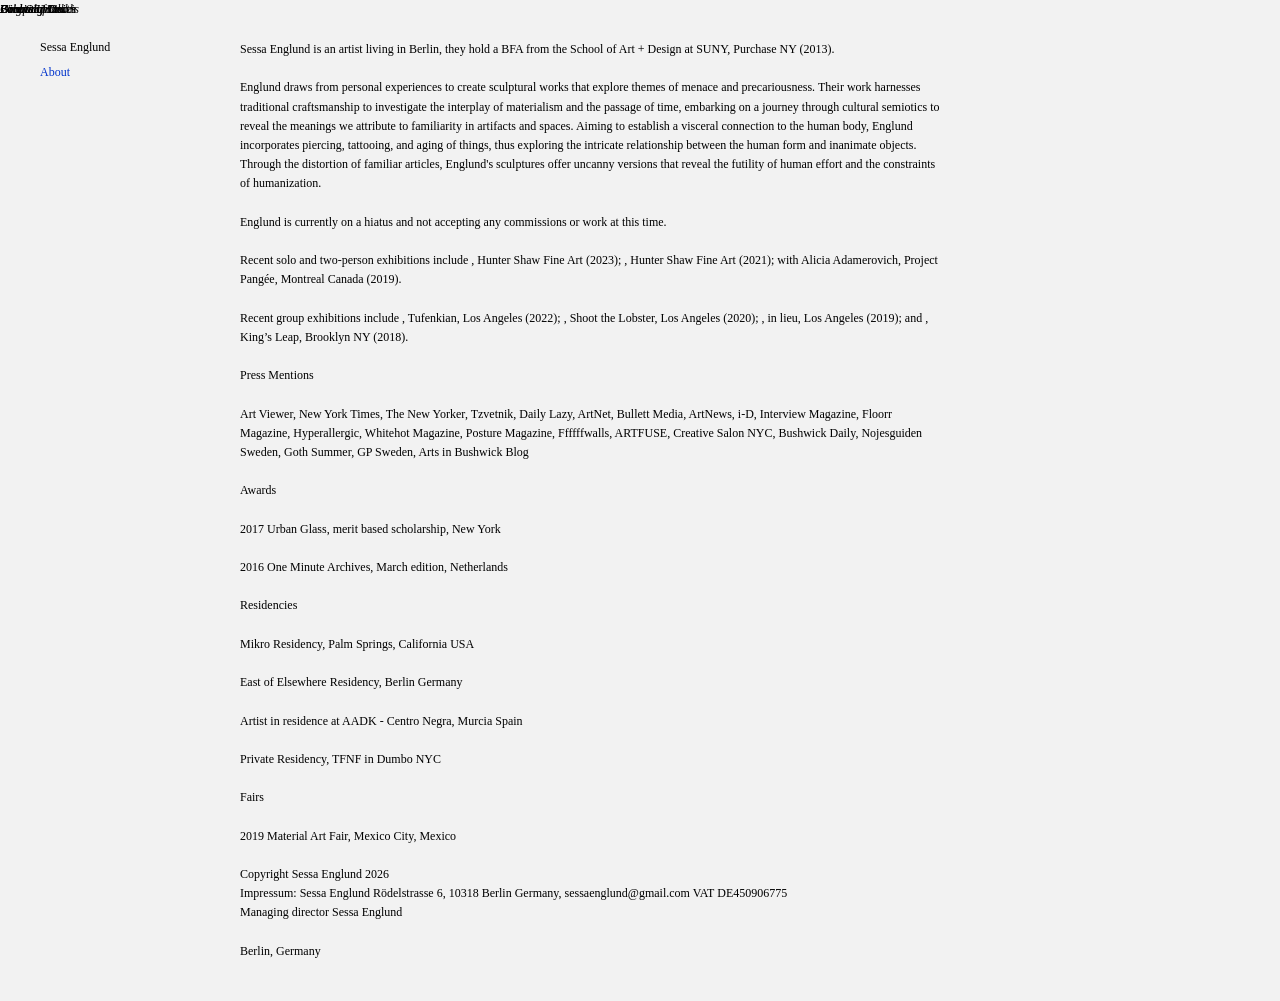
==== about.html @ f14f755e "Update about.html" ====
<!DOCTYPE html>
<html lang="en">
<head>
  <meta charset="UTF-8">
  <meta name="viewport" content="width=device-width, initial-scale=1.0">

  <title>About – Sessa Englund</title>

  <link rel="stylesheet" href="style.css">
</head>

<body>

<div class="frame">

  <div class="menu">
    <a href="index.html">Sessa Englund</a>
    <a class="active" href="about.html">About</a>
  </div>

  <div class="main">

    <div class="about-text">

Sessa Englund is an artist living in Berlin, they hold a BFA from the School of Art + Design at SUNY, Purchase NY (2013).

<br><br>

Englund draws from personal experiences to create sculptural works that explore themes of menace and precariousness. Their work harnesses traditional craftsmanship to investigate the interplay of materialism and the passage of time, embarking on a journey through cultural semiotics to reveal the meanings we attribute to familiarity in artifacts and spaces. Aiming to establish a visceral connection to the human body, Englund incorporates piercing, tattooing, and aging of things, thus exploring the intricate relationship between the human form and inanimate objects. Through the distortion of familiar articles, Englund's sculptures offer uncanny versions that reveal the futility of human effort and the constraints of humanization.

<br><br>

Englund is currently on a hiatus and not accepting any commissions or work at this time.

<br><br>

Recent solo and two-person exhibitions include <span class="title">Feigning Death</span>, Hunter Shaw Fine Art (2023); <span class="title">Fool’s Errand</span>, Hunter Shaw Fine Art (2021); <span class="title">Wild Objects</span> with Alicia Adamerovich, Project Pangée, Montreal Canada (2019).

<br><br>

Recent group exhibitions include <span class="title">Dream in Deixis</span>, Tufenkian, Los Angeles (2022); <span class="title">Forever Mall</span>, Shoot the Lobster, Los Angeles (2020); <span class="title">Banquet</span>, in lieu, Los Angeles (2019); and <span class="title">Games of Ceres</span>, King’s Leap, Brooklyn NY (2018).

<br><br>

Press Mentions

<br><br>

Art Viewer, New York Times, The New Yorker, Tzvetnik, Daily Lazy, ArtNet, Bullett Media, ArtNews, i-D, Interview Magazine, Floorr Magazine, Hyperallergic, Whitehot Magazine, Posture Magazine, Ffffffwalls, ARTFUSE, Creative Salon NYC, Bushwick Daily, Nojesguiden Sweden, Goth Summer, GP Sweden, Arts in Bushwick Blog

<br><br>

Awards

<br><br>

2017 Urban Glass, merit based scholarship, New York

<br><br>

2016 One Minute Archives, March edition, Netherlands

<br><br>

Residencies

<br><br>

Mikro Residency, Palm Springs, California USA

<br><br>

East of Elsewhere Residency, Berlin Germany

<br><br>

Artist in residence at AADK - Centro Negra, Murcia Spain

<br><br>

Private Residency, TFNF in Dumbo NYC

<br><br>

Fairs

<br><br>

2019 Material Art Fair, Mexico City, Mexico

<br><br>

Copyright Sessa Englund 2026

<br>

Impressum: Sessa Englund Rödelstrasse 6, 10318 Berlin Germany, sessaenglund@gmail.com VAT DE450906775

<br>

Managing director Sessa Englund

<br><br>

Berlin, Germany

    </div>

  </div>

</div>

</body>
</html>
---- style.css ----
body {
  margin: 0;
  font-family: Georgia, serif;
  font-size: 12px;
  background: #f2f2f2;
  color: black;
}

/* GLOBAL ITALICS FOR TITLES */
.title,
.project-title {
  font-style: italic;
}

/* 40px FRAME */
.frame {
  position: relative;
  min-height: 100vh;
  padding: 40px;
  box-sizing: border-box;
}

/* LEFT MENU */
.menu {
  position: fixed;
  top: 40px;
  left: 40px;
  display: flex;
  flex-direction: column;
  gap: 10px;
  z-index: 10;
}

.menu a {
  font-size: 12px;
  color: black;
  text-decoration: none;
}

.menu a:hover {
  color: blue;
}

.menu a.active {
  color: #0033cc;
}

/* MAIN LAYOUT */
.main {
  margin-left: 200px;
}

/* GRID */
.grid {
  display: flex;
  flex-direction: column;
  gap: 80px;

  /* EXTRA SPACE ABOVE + BELOW */
  padding-top: 80px;
  padding-bottom: 80px;
}

/* ======================= */
/* HOMEPAGE IMAGE CARDS    */
/* ======================= */
.item {
  position: relative;
  width: 1200px;
  display: block;
  text-decoration: none;
  overflow: hidden;
}

.item img {
  width: 100%;
  height: auto;
  display: block;
}

/* OVERLAY TITLE */
.title {
  position: absolute;
  top: 0;
  left: 0;
  font-size: 12px;
  color: black;
}

.item:hover .title {
  color: blue;
}

/* ABOUT TEXT */
.about-text {
  max-width: 700px;
  font-size: 12px;
  line-height: 1.6;
}

/* ======================= */
/* PROJECT PAGE            */
/* ======================= */

.project-page {
  width: 1200px;
  padding-top: 80px;
  padding-bottom: 80px;
}

.project-title {
  font-size: 12px;
  margin-bottom: 15px;
}

.project-image {
  width: 100%;
  margin-bottom: 40px;
}

.project-image img {
  width: 100%;
  height: auto;
  display: block;
}

.project-text {
  max-width: 700px;
  line-height: 1.6;
  margin-bottom: 60px;
}

.project-gallery {
  display: flex;
  flex-direction: column;
  gap: 40px;
}

/* ======================= */
/* MOBILE RESPONSIVE       */
/* ======================= */

@media (max-width: 768px) {

  .frame {
    padding: 20px;
  }

  .menu {
    top: 20px;
    left: 20px;
  }

  .main {
    margin-left: 0;
    margin-top: 60px;
  }

  .grid {
    gap: 40px;
    padding-top: 40px;
    padding-bottom: 40px;
  }

  .item,
  .project-page {
    width: 100%;
  }

  .item img,
  .project-image img {
    width: 100%;
    height: auto;
  }

}
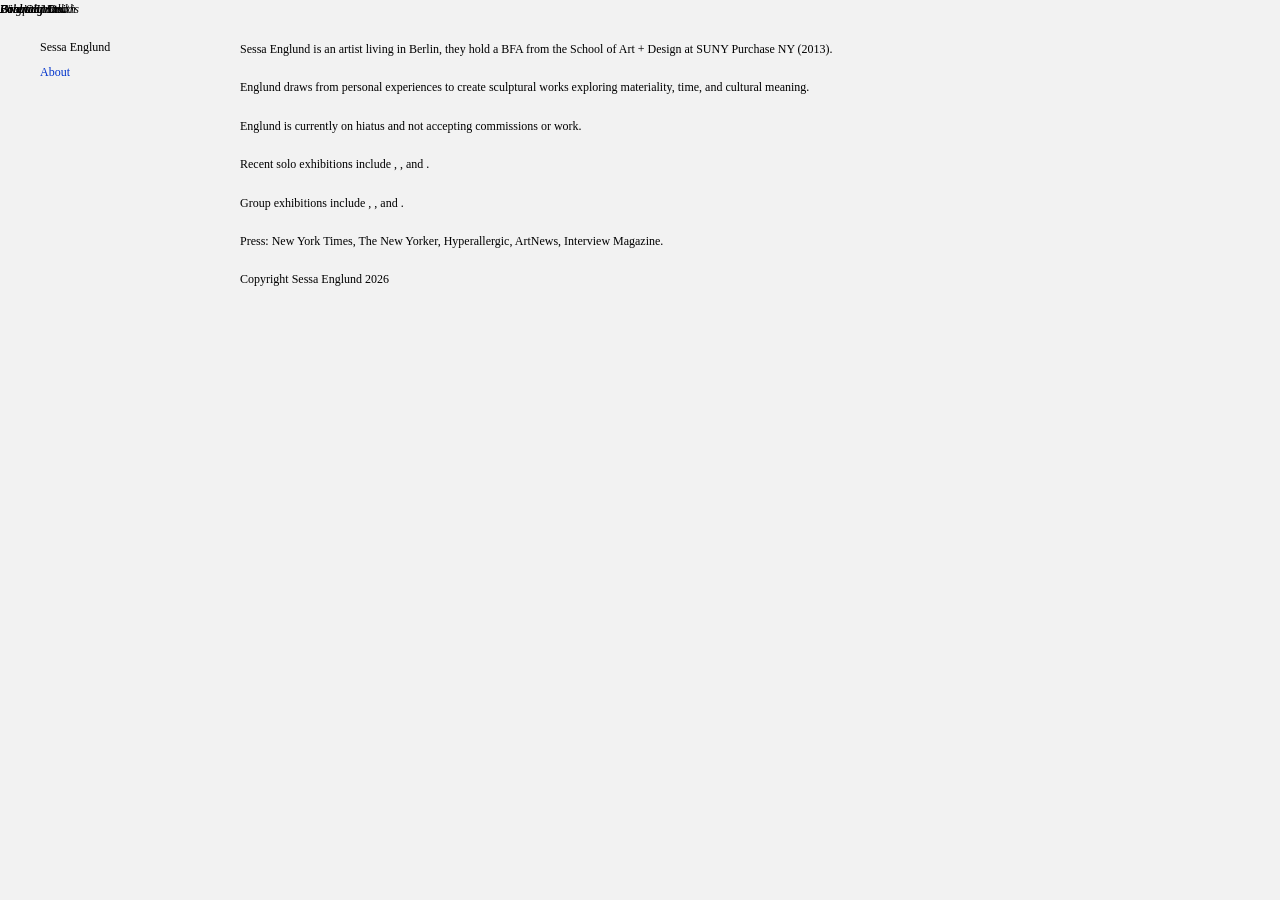
==== commit 0f594b28: "Update about.html" ====
--- a/about.html
+++ b/about.html
@@ -22,87 +22,31 @@
 
     <div class="about-text">
 
-Sessa Englund is an artist living in Berlin, they hold a BFA from the School of Art + Design at SUNY, Purchase NY (2013).
+      Sessa Englund is an artist living in Berlin, they hold a BFA from the School of Art + Design at SUNY Purchase NY (2013).
 
-<br><br>
+      <br><br>
 
-Englund draws from personal experiences to create sculptural works that explore themes of menace and precariousness. Their work harnesses traditional craftsmanship to investigate the interplay of materialism and the passage of time, embarking on a journey through cultural semiotics to reveal the meanings we attribute to familiarity in artifacts and spaces. Aiming to establish a visceral connection to the human body, Englund incorporates piercing, tattooing, and aging of things, thus exploring the intricate relationship between the human form and inanimate objects. Through the distortion of familiar articles, Englund's sculptures offer uncanny versions that reveal the futility of human effort and the constraints of humanization.
+      Englund draws from personal experiences to create sculptural works exploring materiality, time, and cultural meaning.
 
-<br><br>
+      <br><br>
 
-Englund is currently on a hiatus and not accepting any commissions or work at this time.
+      Englund is currently on hiatus and not accepting commissions or work.
 
-<br><br>
+      <br><br>
 
-Recent solo and two-person exhibitions include <span class="title">Feigning Death</span>, Hunter Shaw Fine Art (2023); <span class="title">Fool’s Errand</span>, Hunter Shaw Fine Art (2021); <span class="title">Wild Objects</span> with Alicia Adamerovich, Project Pangée, Montreal Canada (2019).
+      Recent solo exhibitions include <span class="title">Feigning Death</span>, <span class="title">Fool’s Errand</span>, and <span class="title">Wild Objects</span>.
 
-<br><br>
+      <br><br>
 
-Recent group exhibitions include <span class="title">Dream in Deixis</span>, Tufenkian, Los Angeles (2022); <span class="title">Forever Mall</span>, Shoot the Lobster, Los Angeles (2020); <span class="title">Banquet</span>, in lieu, Los Angeles (2019); and <span class="title">Games of Ceres</span>, King’s Leap, Brooklyn NY (2018).
+      Group exhibitions include <span class="title">Dream in Deixis</span>, <span class="title">Forever Mall</span>, and <span class="title">Banquet</span>.
 
-<br><br>
+      <br><br>
 
-Press Mentions
+      Press: New York Times, The New Yorker, Hyperallergic, ArtNews, Interview Magazine.
 
-<br><br>
+      <br><br>
 
-Art Viewer, New York Times, The New Yorker, Tzvetnik, Daily Lazy, ArtNet, Bullett Media, ArtNews, i-D, Interview Magazine, Floorr Magazine, Hyperallergic, Whitehot Magazine, Posture Magazine, Ffffffwalls, ARTFUSE, Creative Salon NYC, Bushwick Daily, Nojesguiden Sweden, Goth Summer, GP Sweden, Arts in Bushwick Blog
-
-<br><br>
-
-Awards
-
-<br><br>
-
-2017 Urban Glass, merit based scholarship, New York
-
-<br><br>
-
-2016 One Minute Archives, March edition, Netherlands
-
-<br><br>
-
-Residencies
-
-<br><br>
-
-Mikro Residency, Palm Springs, California USA
-
-<br><br>
-
-East of Elsewhere Residency, Berlin Germany
-
-<br><br>
-
-Artist in residence at AADK - Centro Negra, Murcia Spain
-
-<br><br>
-
-Private Residency, TFNF in Dumbo NYC
-
-<br><br>
-
-Fairs
-
-<br><br>
-
-2019 Material Art Fair, Mexico City, Mexico
-
-<br><br>
-
-Copyright Sessa Englund 2026
-
-<br>
-
-Impressum: Sessa Englund Rödelstrasse 6, 10318 Berlin Germany, sessaenglund@gmail.com VAT DE450906775
-
-<br>
-
-Managing director Sessa Englund
-
-<br><br>
-
-Berlin, Germany
+      Copyright Sessa Englund 2026
 
     </div>
 
--- a/style.css
+++ b/style.css
@@ -6,21 +6,21 @@
   color: black;
 }
 
-/* GLOBAL ITALICS FOR TITLES */
+/* TITLES */
 .title,
 .project-title {
   font-style: italic;
 }
 
-/* 40px FRAME */
+/* FRAME */
 .frame {
-  position: relative;
   min-height: 100vh;
   padding: 40px;
   box-sizing: border-box;
+  position: relative;
 }
 
-/* LEFT MENU */
+/* MENU */
 .menu {
   position: fixed;
   top: 40px;
@@ -28,7 +28,6 @@
   display: flex;
   flex-direction: column;
   gap: 10px;
-  z-index: 10;
 }
 
 .menu a {
@@ -45,31 +44,26 @@
   color: #0033cc;
 }
 
-/* MAIN LAYOUT */
+/* MAIN */
 .main {
   margin-left: 200px;
 }
 
-/* GRID */
+/* HOMEPAGE GRID */
 .grid {
   display: flex;
   flex-direction: column;
   gap: 80px;
-
-  /* EXTRA SPACE ABOVE + BELOW */
   padding-top: 80px;
   padding-bottom: 80px;
 }
 
-/* ======================= */
-/* HOMEPAGE IMAGE CARDS    */
-/* ======================= */
+/* HOMEPAGE ITEMS */
 .item {
-  position: relative;
-  width: 1200px;
+  width: 900px;
   display: block;
   text-decoration: none;
-  overflow: hidden;
+  position: relative;
 }
 
 .item img {
@@ -78,39 +72,27 @@
   display: block;
 }
 
-/* OVERLAY TITLE */
 .title {
   position: absolute;
   top: 0;
   left: 0;
-  font-size: 12px;
-  color: black;
 }
 
-.item:hover .title {
-  color: blue;
-}
-
-/* ABOUT TEXT */
+/* ABOUT */
 .about-text {
   max-width: 700px;
-  font-size: 12px;
   line-height: 1.6;
 }
 
-/* ======================= */
-/* PROJECT PAGE            */
-/* ======================= */
-
+/* PROJECT PAGE */
 .project-page {
-  width: 1200px;
+  width: 900px;
   padding-top: 80px;
   padding-bottom: 80px;
 }
 
 .project-title {
-  font-size: 12px;
-  margin-bottom: 15px;
+  margin-bottom: 20px;
 }
 
 .project-image {
@@ -136,10 +118,7 @@
   gap: 40px;
 }
 
-/* ======================= */
-/* MOBILE RESPONSIVE       */
-/* ======================= */
-
+/* MOBILE */
 @media (max-width: 768px) {
 
   .frame {
@@ -156,21 +135,12 @@
     margin-top: 60px;
   }
 
-  .grid {
-    gap: 40px;
-    padding-top: 40px;
-    padding-bottom: 40px;
-  }
-
   .item,
   .project-page {
     width: 100%;
   }
 
-  .item img,
-  .project-image img {
-    width: 100%;
-    height: auto;
+  .grid {
+    gap: 40px;
   }
-
 }
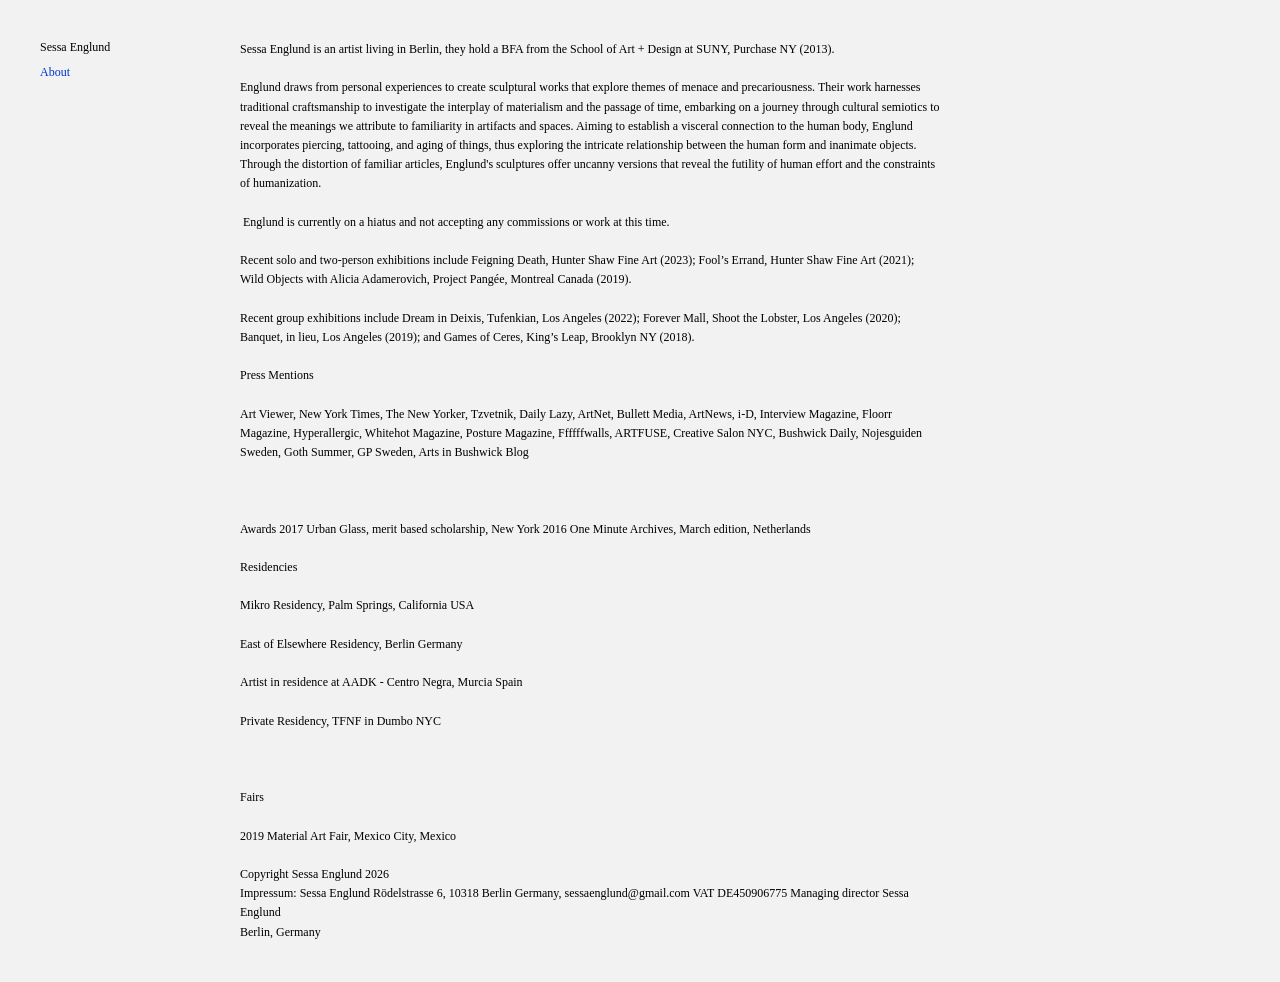
==== commit 95250bd1: "Update about.html" ====
--- a/about.html
+++ b/about.html
@@ -1,3 +1,5 @@
+ 
+
 <!DOCTYPE html>
 <html lang="en">
 <head>
@@ -22,31 +24,49 @@
 
     <div class="about-text">
 
-      Sessa Englund is an artist living in Berlin, they hold a BFA from the School of Art + Design at SUNY Purchase NY (2013).
 
-      <br><br>
 
-      Englund draws from personal experiences to create sculptural works exploring materiality, time, and cultural meaning.
 
-      <br><br>
+Sessa Englund is an artist living in Berlin, they hold a BFA from the School of Art + Design at SUNY, Purchase NY (2013).
+<br><br>
+Englund draws from personal experiences to create sculptural works that explore themes of menace and precariousness. Their work harnesses traditional craftsmanship to investigate the interplay of materialism and the passage of time, embarking on a journey through cultural semiotics to reveal the meanings we attribute to familiarity in artifacts and spaces. Aiming to establish a visceral connection to the human body, Englund incorporates piercing, tattooing, and aging of things, thus exploring the intricate relationship between the human form and inanimate objects. Through the distortion of familiar articles, Englund's sculptures offer uncanny versions that reveal the futility of human effort and the constraints of humanization.<br><br>
+ +Englund is currently on a hiatus and not accepting any commissions or work at this time.  +<br><br>
+Recent solo and two-person exhibitions include Feigning Death, Hunter Shaw Fine Art (2023); Fool’s Errand, Hunter Shaw Fine Art (2021); Wild Objects with Alicia Adamerovich, Project Pangée, Montreal Canada (2019).
 
-      Englund is currently on hiatus and not accepting commissions or work.
+<br><br>
+Recent group exhibitions include Dream in Deixis, Tufenkian, Los Angeles (2022); Forever Mall, Shoot the Lobster, Los Angeles (2020); Banquet, in lieu, Los Angeles (2019); and Games of Ceres, King’s Leap, Brooklyn NY (2018).
+<br><br>
 
-      <br><br>
+Press Mentions
+<br><br>
+Art Viewer, New York Times, The New Yorker, Tzvetnik, Daily Lazy, ArtNet, Bullett Media, ArtNews, i-D, Interview Magazine, Floorr Magazine, Hyperallergic, Whitehot Magazine, Posture Magazine, Ffffffwalls, ARTFUSE, Creative Salon NYC, Bushwick Daily, Nojesguiden Sweden, Goth Summer, GP Sweden, Arts in Bushwick Blog<br><br>
 
-      Recent solo exhibitions include <span class="title">Feigning Death</span>, <span class="title">Fool’s Errand</span>, and <span class="title">Wild Objects</span>.
+<br><br>
+Awards
 
-      <br><br>
+2017 Urban Glass, merit based scholarship, New York
 
-      Group exhibitions include <span class="title">Dream in Deixis</span>, <span class="title">Forever Mall</span>, and <span class="title">Banquet</span>.
+2016 One Minute Archives, March edition, Netherlands
+<br><br>
+Residencies <br><br>
 
-      <br><br>
+Mikro Residency, Palm Springs, California USA<br><br>
 
-      Press: New York Times, The New Yorker, Hyperallergic, ArtNews, Interview Magazine.
+East of Elsewhere Residency, Berlin Germany<br><br>
 
-      <br><br>
+Artist in residence at AADK - Centro Negra, Murcia Spain<br><br>
 
-      Copyright Sessa Englund 2026
+Private Residency, TFNF in Dumbo NYC<br><br>
+<br><br>
+Fairs
+<br><br>
+2019 Material Art Fair, Mexico City, Mexico<br><br>
+Copyright Sessa Englund 2026 <br> Impressum:  Sessa Englund Rödelstrasse 6, 10318 Berlin Germany, sessaenglund@gmail.com VAT DE450906775
+Managing director Sessa Englund 
+<br>
+      Berlin, Germany
 
     </div>
 
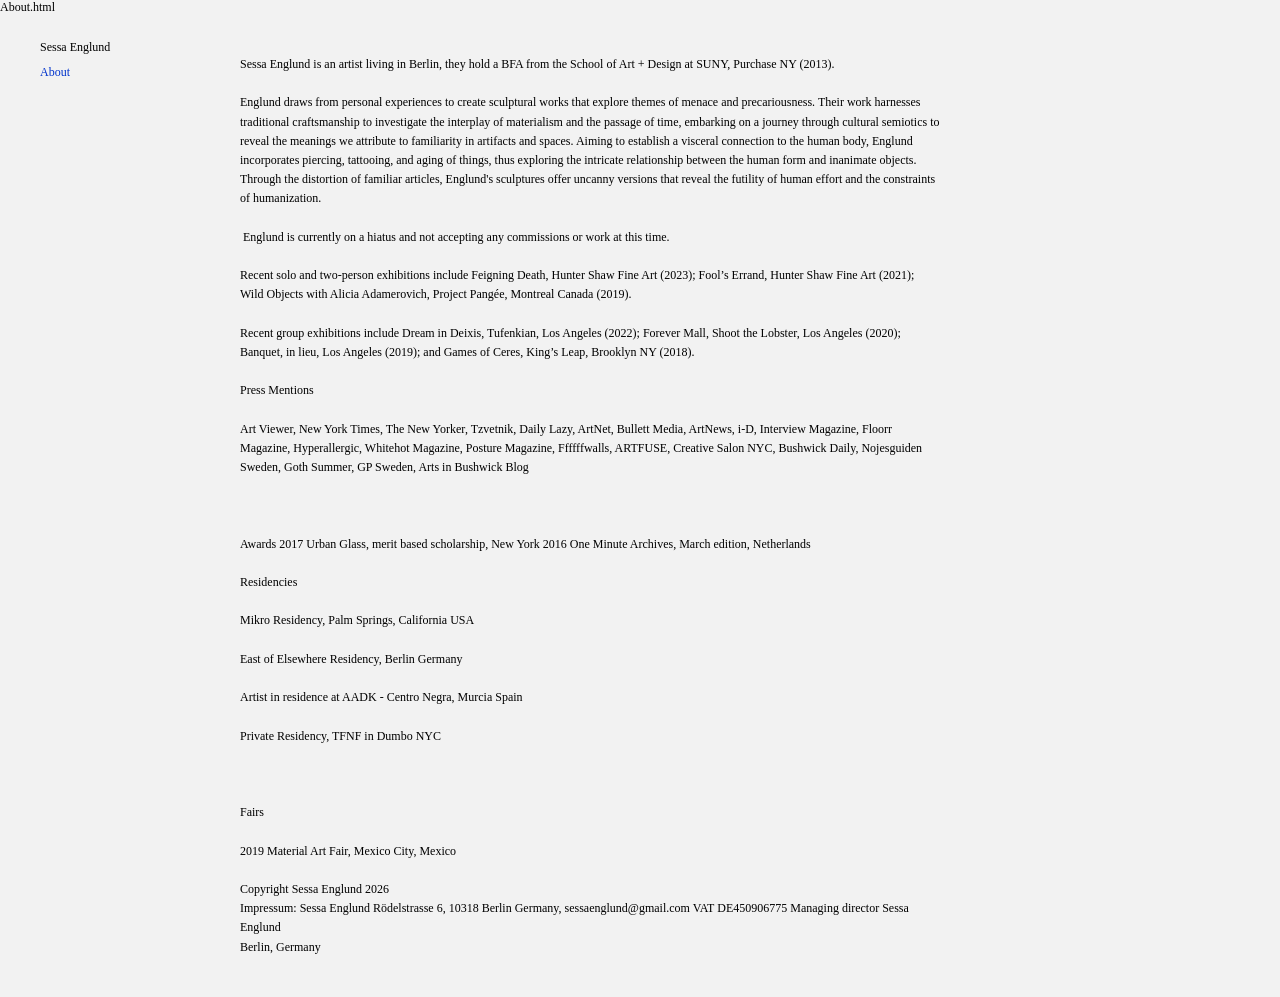
==== commit 364191d7: "Update about.html" ====
--- a/about.html
+++ b/about.html
@@ -1,4 +1,4 @@
- 
+About.html 
 
 <!DOCTYPE html>
 <html lang="en">
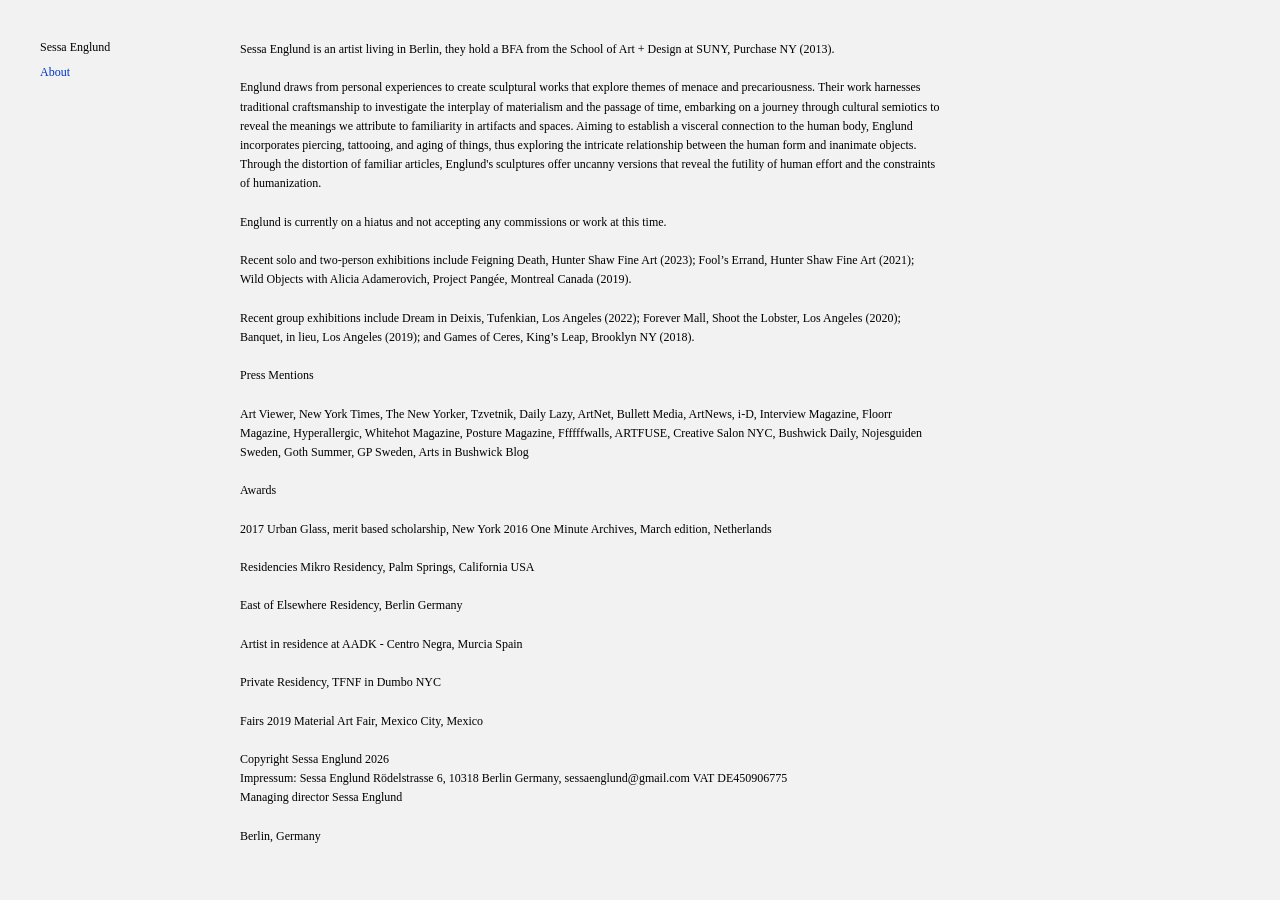
==== commit dd0946fb: "Update about.html" ====
--- a/about.html
+++ b/about.html
@@ -1,5 +1,3 @@
-About.html 
-
 <!DOCTYPE html>
 <html lang="en">
 <head>
@@ -24,49 +22,66 @@
 
     <div class="about-text">
 
-
-
-
 Sessa Englund is an artist living in Berlin, they hold a BFA from the School of Art + Design at SUNY, Purchase NY (2013).
 <br><br>
-Englund draws from personal experiences to create sculptural works that explore themes of menace and precariousness. Their work harnesses traditional craftsmanship to investigate the interplay of materialism and the passage of time, embarking on a journey through cultural semiotics to reveal the meanings we attribute to familiarity in artifacts and spaces. Aiming to establish a visceral connection to the human body, Englund incorporates piercing, tattooing, and aging of things, thus exploring the intricate relationship between the human form and inanimate objects. Through the distortion of familiar articles, Englund's sculptures offer uncanny versions that reveal the futility of human effort and the constraints of humanization.<br><br>
- -Englund is currently on a hiatus and not accepting any commissions or work at this time.  +
+Englund draws from personal experiences to create sculptural works that explore themes of menace and precariousness. Their work harnesses traditional craftsmanship to investigate the interplay of materialism and the passage of time, embarking on a journey through cultural semiotics to reveal the meanings we attribute to familiarity in artifacts and spaces. Aiming to establish a visceral connection to the human body, Englund incorporates piercing, tattooing, and aging of things, thus exploring the intricate relationship between the human form and inanimate objects. Through the distortion of familiar articles, Englund's sculptures offer uncanny versions that reveal the futility of human effort and the constraints of humanization.
 <br><br>
+
+Englund is currently on a hiatus and not accepting any commissions or work at this time.
+<br><br>
+
 Recent solo and two-person exhibitions include Feigning Death, Hunter Shaw Fine Art (2023); Fool’s Errand, Hunter Shaw Fine Art (2021); Wild Objects with Alicia Adamerovich, Project Pangée, Montreal Canada (2019).
 
 <br><br>
+
 Recent group exhibitions include Dream in Deixis, Tufenkian, Los Angeles (2022); Forever Mall, Shoot the Lobster, Los Angeles (2020); Banquet, in lieu, Los Angeles (2019); and Games of Ceres, King’s Leap, Brooklyn NY (2018).
+
 <br><br>
 
 Press Mentions
 <br><br>
-Art Viewer, New York Times, The New Yorker, Tzvetnik, Daily Lazy, ArtNet, Bullett Media, ArtNews, i-D, Interview Magazine, Floorr Magazine, Hyperallergic, Whitehot Magazine, Posture Magazine, Ffffffwalls, ARTFUSE, Creative Salon NYC, Bushwick Daily, Nojesguiden Sweden, Goth Summer, GP Sweden, Arts in Bushwick Blog<br><br>
+
+Art Viewer, New York Times, The New Yorker, Tzvetnik, Daily Lazy, ArtNet, Bullett Media, ArtNews, i-D, Interview Magazine, Floorr Magazine, Hyperallergic, Whitehot Magazine, Posture Magazine, Ffffffwalls, ARTFUSE, Creative Salon NYC, Bushwick Daily, Nojesguiden Sweden, Goth Summer, GP Sweden, Arts in Bushwick Blog
 
 <br><br>
+
 Awards
+
+<br><br>
 
 2017 Urban Glass, merit based scholarship, New York
 
 2016 One Minute Archives, March edition, Netherlands
+
 <br><br>
-Residencies <br><br>
 
-Mikro Residency, Palm Springs, California USA<br><br>
+Residencies
 
-East of Elsewhere Residency, Berlin Germany<br><br>
+Mikro Residency, Palm Springs, California USA
+<br><br>
 
-Artist in residence at AADK - Centro Negra, Murcia Spain<br><br>
+East of Elsewhere Residency, Berlin Germany
+<br><br>
 
-Private Residency, TFNF in Dumbo NYC<br><br>
+Artist in residence at AADK - Centro Negra, Murcia Spain
 <br><br>
+
+Private Residency, TFNF in Dumbo NYC
+
+<br><br>
+
 Fairs
+
+2019 Material Art Fair, Mexico City, Mexico
+
 <br><br>
-2019 Material Art Fair, Mexico City, Mexico<br><br>
-Copyright Sessa Englund 2026 <br> Impressum:  Sessa Englund Rödelstrasse 6, 10318 Berlin Germany, sessaenglund@gmail.com VAT DE450906775
-Managing director Sessa Englund 
-<br>
-      Berlin, Germany
+
+Copyright Sessa Englund 2026 <br>
+Impressum: Sessa Englund Rödelstrasse 6, 10318 Berlin Germany, sessaenglund@gmail.com VAT DE450906775 <br>
+Managing director Sessa Englund <br><br>
+
+Berlin, Germany
 
     </div>
 
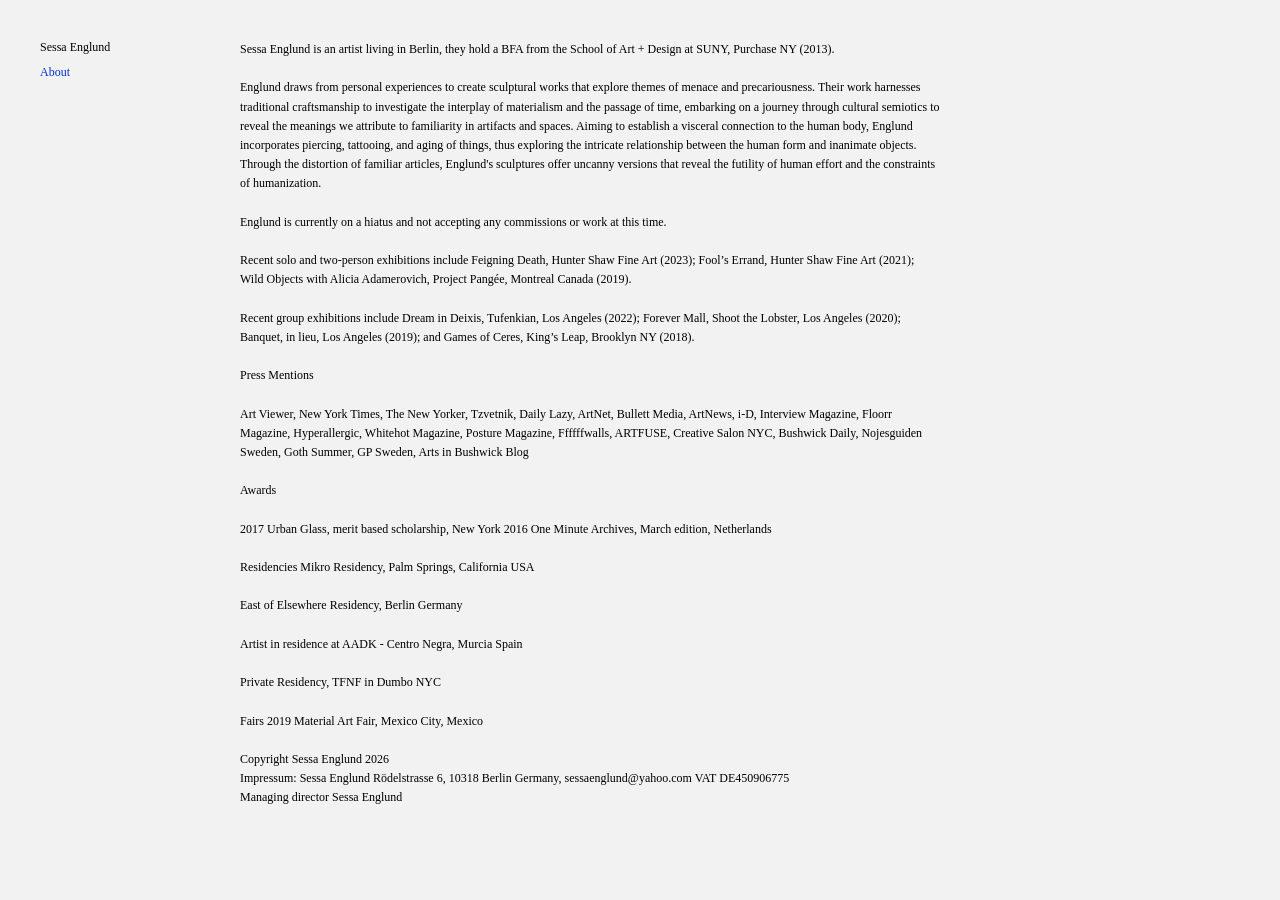
==== commit 6b7e342a: "Update about.html" ====
--- a/about.html
+++ b/about.html
@@ -78,10 +78,8 @@
 <br><br>
 
 Copyright Sessa Englund 2026 <br>
-Impressum: Sessa Englund Rödelstrasse 6, 10318 Berlin Germany, sessaenglund@gmail.com VAT DE450906775 <br>
-Managing director Sessa Englund <br><br>
-
-Berlin, Germany
+Impressum: Sessa Englund Rödelstrasse 6, 10318 Berlin Germany, sessaenglund@yahoo.com VAT DE450906775 <br>
+Managing director Sessa Englund
 
     </div>
 
--- a/style.css
+++ b/style.css
@@ -72,7 +72,8 @@
   display: block;
 }
 
-.title {
+/* FIXED: only apply positioning inside homepage items */
+.item .title {
   position: absolute;
   top: 0;
   left: 0;
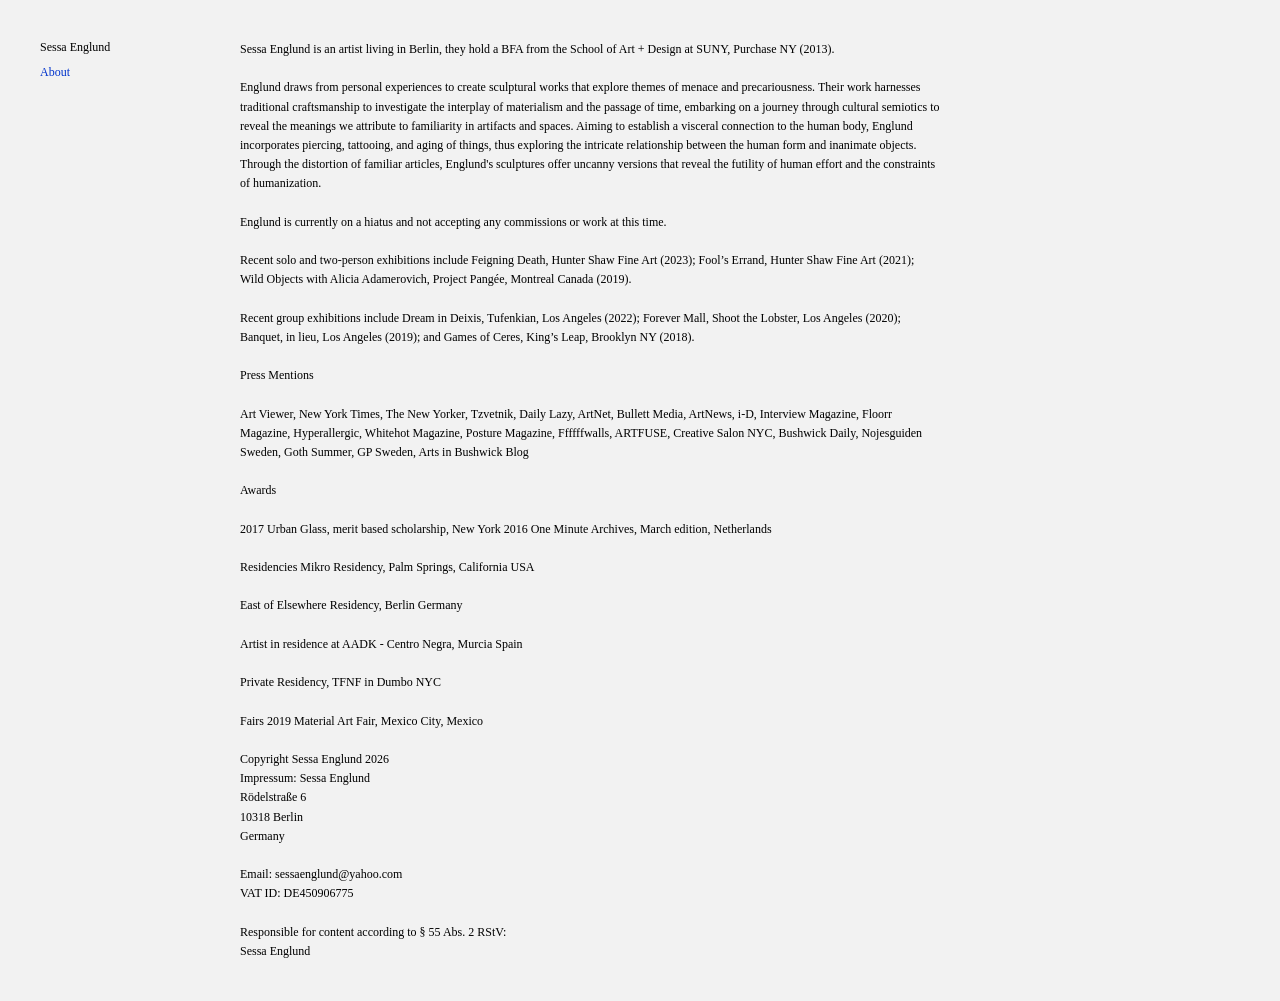
==== commit 81dbc174: "Update about.html" ====
--- a/about.html
+++ b/about.html
@@ -78,9 +78,16 @@
 <br><br>
 
 Copyright Sessa Englund 2026 <br>
-Impressum: Sessa Englund Rödelstrasse 6, 10318 Berlin Germany, sessaenglund@yahoo.com VAT DE450906775 <br>
-Managing director Sessa Englund
+Impressum: Sessa Englund<br>
+Rödelstraße 6<br>
+10318 Berlin<br>
+Germany<br><br>
 
+Email: sessaenglund@yahoo.com<br>
+VAT ID: DE450906775<br><br>
+
+Responsible for content according to § 55 Abs. 2 RStV:<br>
+Sessa Englund<br>
     </div>
 
   </div>
